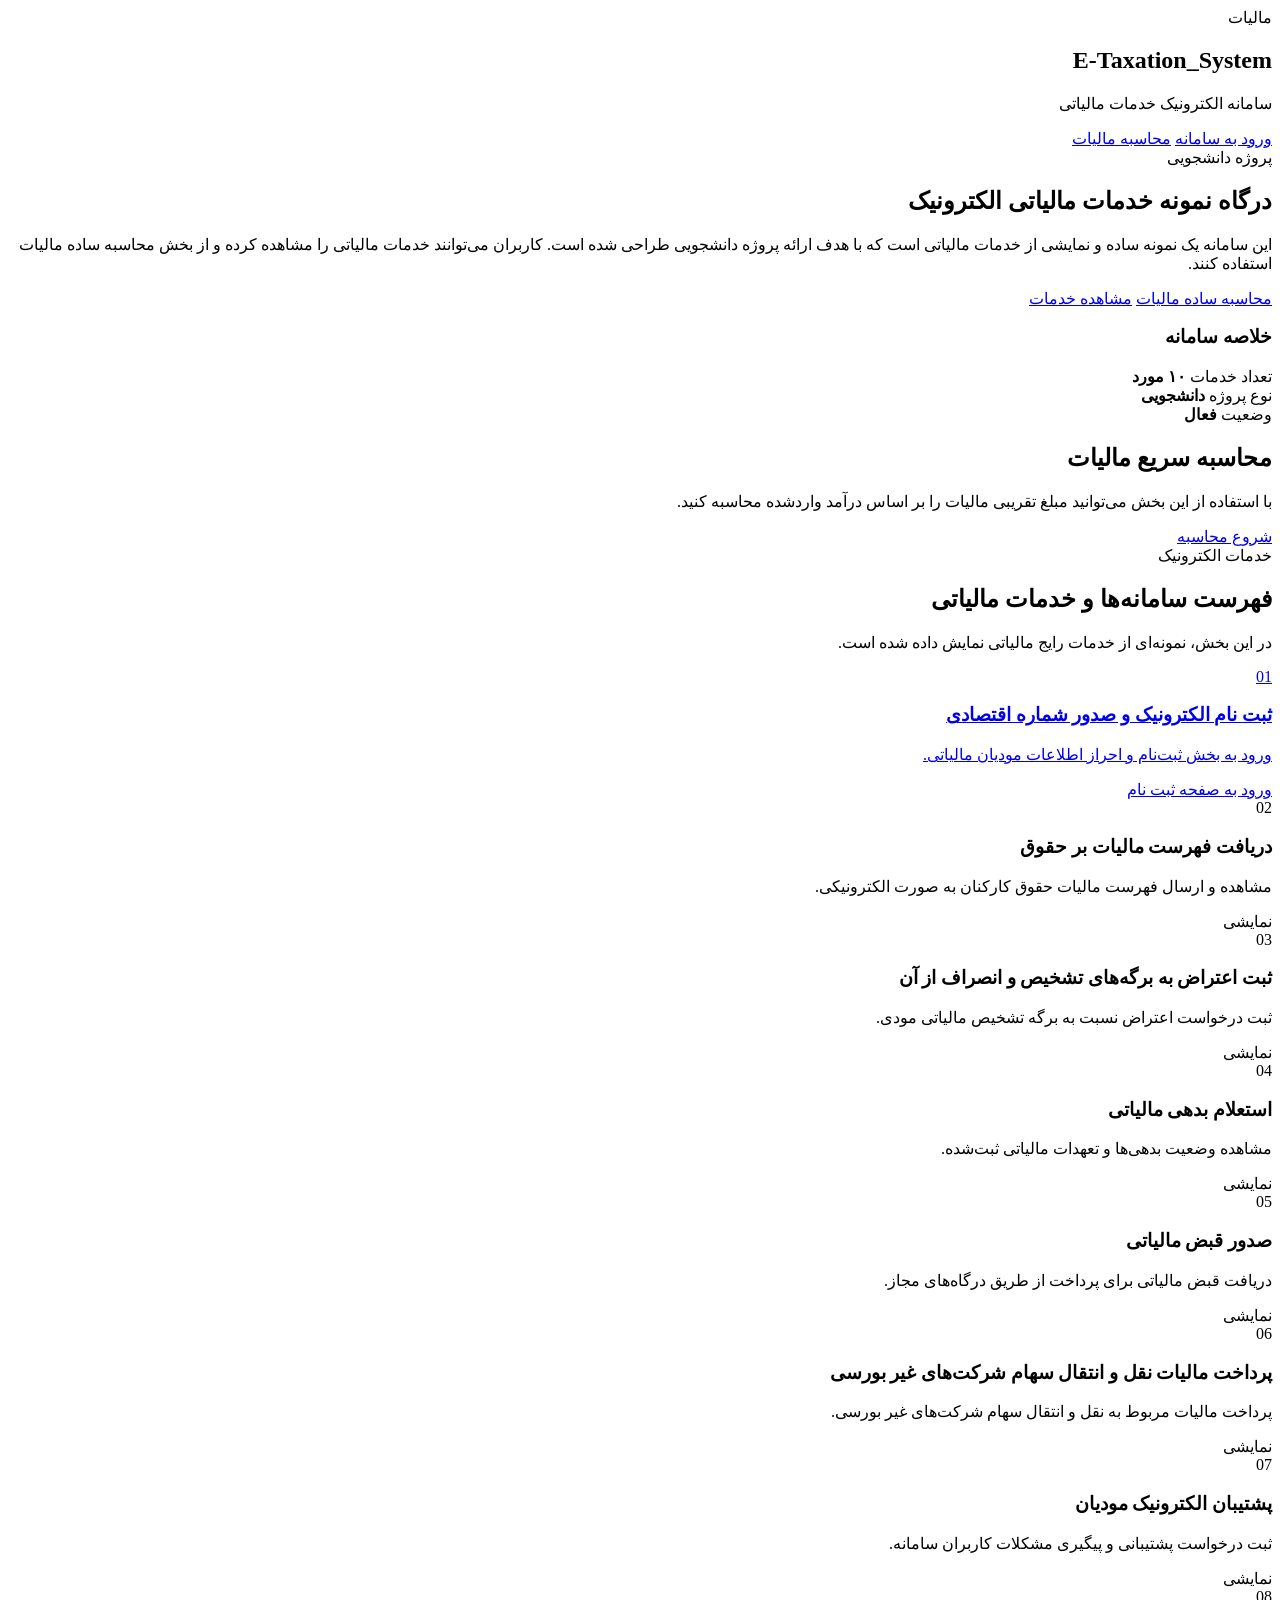
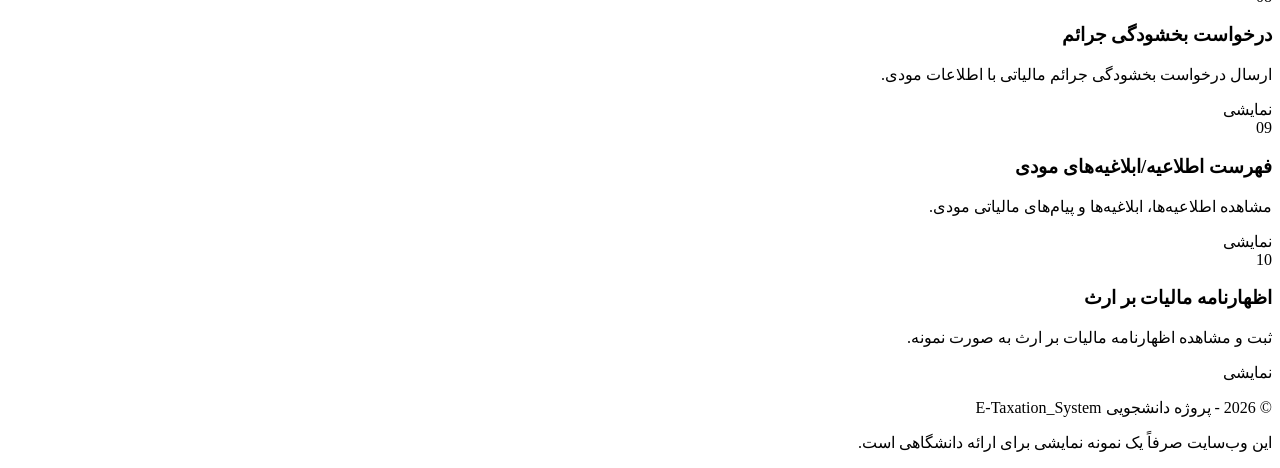
==== index.html @ 90a6a80f "Create index.html" ====
<!DOCTYPE html>
<html lang="fa" dir="rtl">
<head>
  <meta charset="UTF-8">
  <meta name="viewport" content="width=device-width, initial-scale=1.0">
  <title>E-Taxation_System | سامانه مالیاتی الکترونیک</title>
  <link rel="stylesheet" href="style.css">
</head>
<body>

  <header class="main-header">
    <nav class="navbar">
      <div class="brand">
        <div class="brand-icon">مالیات</div>
        <div>
          <h1>E-Taxation_System</h1>
          <p>سامانه الکترونیک خدمات مالیاتی</p>
        </div>
      </div>

      <div class="nav-actions">
        <a href="login.html" class="btn btn-outline">ورود به سامانه</a>
        <a href="calculator.html" class="btn btn-primary">محاسبه مالیات</a>
      </div>
    </nav>

    <section class="hero">
      <div class="hero-content">
        <span class="badge">پروژه دانشجویی</span>
        <h2>درگاه نمونه خدمات مالیاتی الکترونیک</h2>
        <p>
          این سامانه یک نمونه ساده و نمایشی از خدمات مالیاتی است که با هدف ارائه پروژه دانشجویی طراحی شده است.
          کاربران می‌توانند خدمات مالیاتی را مشاهده کرده و از بخش محاسبه ساده مالیات استفاده کنند.
        </p>

        <div class="hero-buttons">
          <a href="calculator.html" class="btn btn-primary btn-large">محاسبه ساده مالیات</a>
          <a href="#services" class="btn btn-light btn-large">مشاهده خدمات</a>
        </div>
      </div>

      <div class="hero-card">
        <h3>خلاصه سامانه</h3>

        <div class="stat-item">
          <span>تعداد خدمات</span>
          <strong>۱۰ مورد</strong>
        </div>

        <div class="stat-item">
          <span>نوع پروژه</span>
          <strong>دانشجویی</strong>
        </div>

        <div class="stat-item">
          <span>وضعیت</span>
          <strong class="status-active">فعال</strong>
        </div>
      </div>
    </section>
  </header>

  <main class="container">

    <section class="quick-tax-box">
      <div>
        <h2>محاسبه سریع مالیات</h2>
        <p>
          با استفاده از این بخش می‌توانید مبلغ تقریبی مالیات را بر اساس درآمد واردشده محاسبه کنید.
        </p>
      </div>

      <a href="calculator.html" class="btn btn-primary">شروع محاسبه</a>
    </section>

    <section id="services" class="section">
      <div class="section-title">
        <span>خدمات الکترونیک</span>
        <h2>فهرست سامانه‌ها و خدمات مالیاتی</h2>
        <p>در این بخش، نمونه‌ای از خدمات رایج مالیاتی نمایش داده شده است.</p>
      </div>

      <div class="services-grid">

        <a href="login.html" class="service-card active-card">
          <div class="service-icon">01</div>
          <h3>ثبت نام الکترونیک و صدور شماره اقتصادی</h3>
          <p>ورود به بخش ثبت‌نام و احراز اطلاعات مودیان مالیاتی.</p>
          <span class="service-link">ورود به صفحه ثبت نام</span>
        </a>

        <div class="service-card">
          <div class="service-icon">02</div>
          <h3>دریافت فهرست مالیات بر حقوق</h3>
          <p>مشاهده و ارسال فهرست مالیات حقوق کارکنان به صورت الکترونیکی.</p>
          <span class="disabled-link">نمایشی</span>
        </div>

        <div class="service-card">
          <div class="service-icon">03</div>
          <h3>ثبت اعتراض به برگه‌های تشخیص و انصراف از آن</h3>
          <p>ثبت درخواست اعتراض نسبت به برگه تشخیص مالیاتی مودی.</p>
          <span class="disabled-link">نمایشی</span>
        </div>

        <div class="service-card">
          <div class="service-icon">04</div>
          <h3>استعلام بدهی مالیاتی</h3>
          <p>مشاهده وضعیت بدهی‌ها و تعهدات مالیاتی ثبت‌شده.</p>
          <span class="disabled-link">نمایشی</span>
        </div>

        <div class="service-card">
          <div class="service-icon">05</div>
          <h3>صدور قبض مالیاتی</h3>
          <p>دریافت قبض مالیاتی برای پرداخت از طریق درگاه‌های مجاز.</p>
          <span class="disabled-link">نمایشی</span>
        </div>

        <div class="service-card">
          <div class="service-icon">06</div>
          <h3>پرداخت مالیات نقل و انتقال سهام شرکت‌های غیر بورسی</h3>
          <p>پرداخت مالیات مربوط به نقل و انتقال سهام شرکت‌های غیر بورسی.</p>
          <span class="disabled-link">نمایشی</span>
        </div>

        <div class="service-card">
          <div class="service-icon">07</div>
          <h3>پشتیبان الکترونیک مودیان</h3>
          <p>ثبت درخواست پشتیبانی و پیگیری مشکلات کاربران سامانه.</p>
          <span class="disabled-link">نمایشی</span>
        </div>

        <div class="service-card">
          <div class="service-icon">08</div>
          <h3>درخواست بخشودگی جرائم</h3>
          <p>ارسال درخواست بخشودگی جرائم مالیاتی با اطلاعات مودی.</p>
          <span class="disabled-link">نمایشی</span>
        </div>

        <div class="service-card">
          <div class="service-icon">09</div>
          <h3>فهرست اطلاعیه/ابلاغیه‌های مودی</h3>
          <p>مشاهده اطلاعیه‌ها، ابلاغیه‌ها و پیام‌های مالیاتی مودی.</p>
          <span class="disabled-link">نمایشی</span>
        </div>

        <div class="service-card">
          <div class="service-icon">10</div>
          <h3>اظهارنامه مالیات بر ارث</h3>
          <p>ثبت و مشاهده اظهارنامه مالیات بر ارث به صورت نمونه.</p>
          <span class="disabled-link">نمایشی</span>
        </div>

      </div>
    </section>

  </main>

  <footer class="footer">
    <p>© 2026 - پروژه دانشجویی E-Taxation_System</p>
    <p>این وب‌سایت صرفاً یک نمونه نمایشی برای ارائه دانشگاهی است.</p>
  </footer>

</body>
</html>
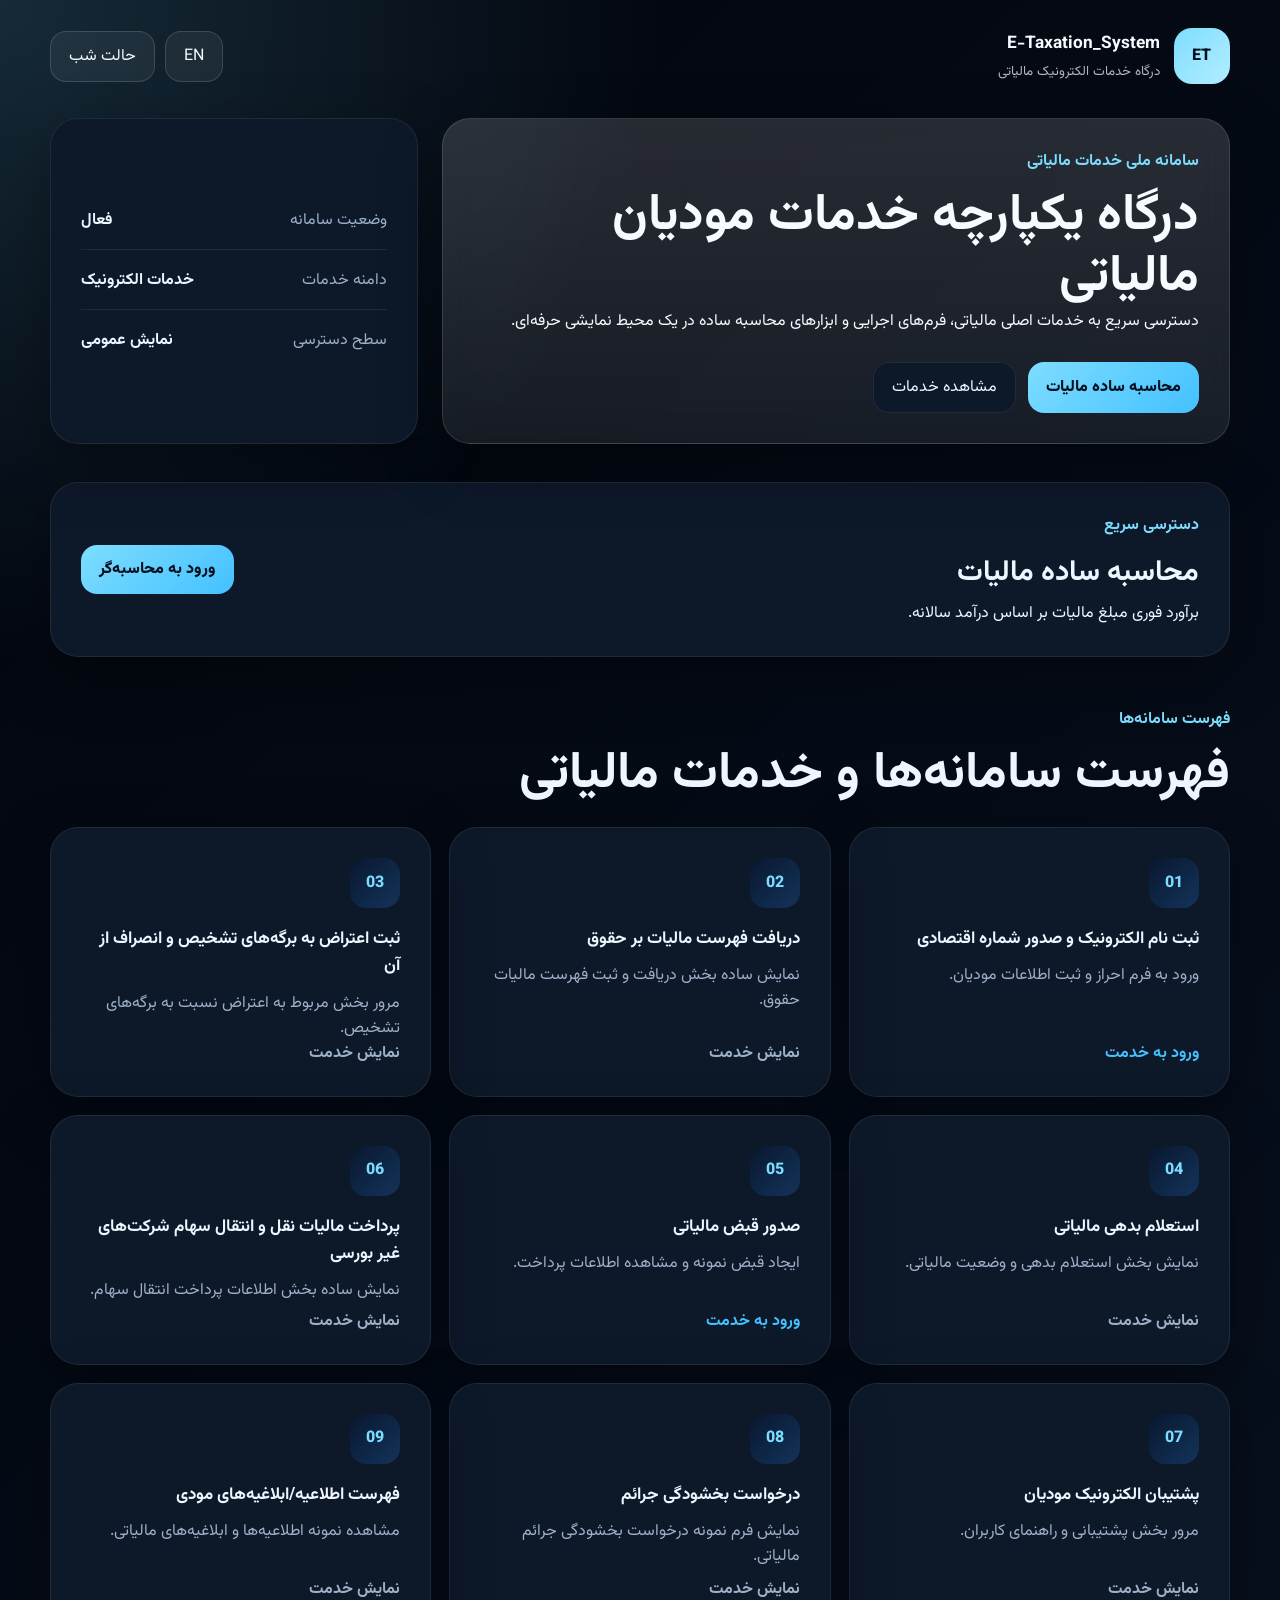
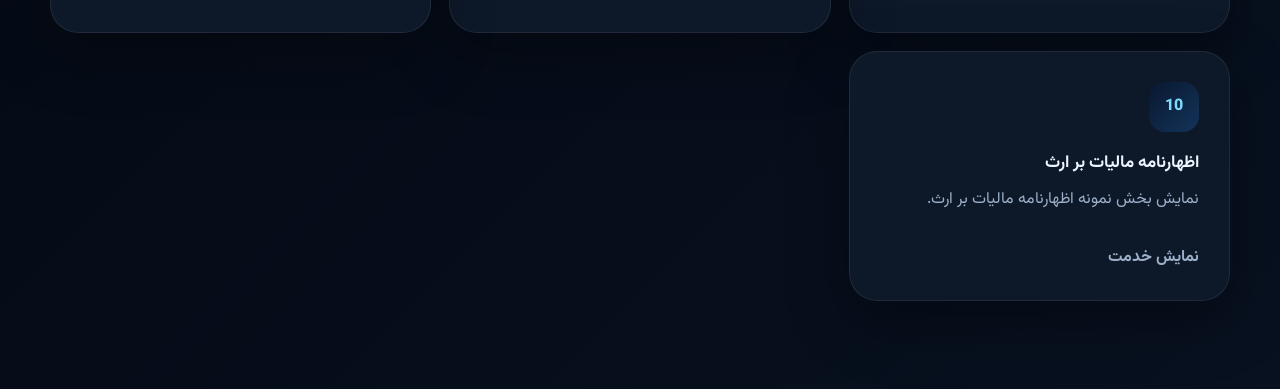
==== commit c4648396: "Add files via upload" ====
--- a/index.html
+++ b/index.html
@@ -3,164 +3,149 @@
 <head>
   <meta charset="UTF-8">
   <meta name="viewport" content="width=device-width, initial-scale=1.0">
-  <title>E-Taxation_System | سامانه مالیاتی الکترونیک</title>
+  <title>E-Taxation_System</title>
+  <link rel="preconnect" href="https://fonts.googleapis.com">
+  <link rel="preconnect" href="https://fonts.gstatic.com" crossorigin>
+  <link href="https://fonts.googleapis.com/css2?family=Vazirmatn:wght@300;400;500;600;700;800&family=Inter:wght@400;500;600;700;800&display=swap" rel="stylesheet">
   <link rel="stylesheet" href="style.css">
 </head>
 <body>
+  <div class="page-shell">
+    <header class="site-header">
+      <div class="container topbar">
+        <a href="index.html" class="brand" aria-label="E-Taxation_System Home">
+          <span class="brand-mark">ET</span>
+          <span class="brand-text">
+            <strong>E-Taxation_System</strong>
+            <small data-i18n="brandSubtitle">Electronic Tax Services Portal</small>
+          </span>
+        </a>
 
-  <header class="main-header">
-    <nav class="navbar">
-      <div class="brand">
-        <div class="brand-icon">مالیات</div>
-        <div>
-          <h1>E-Taxation_System</h1>
-          <p>سامانه الکترونیک خدمات مالیاتی</p>
+        <div class="header-actions">
+          <button class="ghost-btn" id="langToggle" type="button">EN</button>
+          <button class="ghost-btn" id="themeToggle" type="button" data-i18n="themeButton">Night Mode</button>
         </div>
       </div>
 
-      <div class="nav-actions">
-        <a href="login.html" class="btn btn-outline">ورود به سامانه</a>
-        <a href="calculator.html" class="btn btn-primary">محاسبه مالیات</a>
+      <div class="container hero-grid">
+        <section class="hero-copy card glass-card">
+          <span class="eyebrow" data-i18n="eyebrow">National Electronic Tax Platform</span>
+          <h1 data-i18n="heroTitle">Integrated Taxpayer Service Gateway</h1>
+          <p data-i18n="heroText">Secure access to core tax services, operational forms and simplified calculation tools in a professional demonstration environment.</p>
+          <div class="hero-cta">
+            <a class="primary-btn" href="calculator.html" data-i18n="heroCalc">Simple Tax Calculator</a>
+            <a class="secondary-btn" href="#services" data-i18n="heroServices">View Tax Services</a>
+          </div>
+        </section>
+
+        <aside class="hero-panel card">
+          <div class="panel-row">
+            <span data-i18n="panel1">Service Status</span>
+            <strong data-i18n="panel1Value">Active</strong>
+          </div>
+          <div class="panel-row">
+            <span data-i18n="panel2">Portal Scope</span>
+            <strong data-i18n="panel2Value">Electronic Services</strong>
+          </div>
+          <div class="panel-row no-border">
+            <span data-i18n="panel3">Access Level</span>
+            <strong data-i18n="panel3Value">Public Demo</strong>
+          </div>
+        </aside>
       </div>
-    </nav>
+    </header>
 
-    <section class="hero">
-      <div class="hero-content">
-        <span class="badge">پروژه دانشجویی</span>
-        <h2>درگاه نمونه خدمات مالیاتی الکترونیک</h2>
-        <p>
-          این سامانه یک نمونه ساده و نمایشی از خدمات مالیاتی است که با هدف ارائه پروژه دانشجویی طراحی شده است.
-          کاربران می‌توانند خدمات مالیاتی را مشاهده کرده و از بخش محاسبه ساده مالیات استفاده کنند.
-        </p>
+    <main class="container main-content">
+      <section class="feature-strip card">
+        <div>
+          <span class="strip-label" data-i18n="stripLabel">Quick Access</span>
+          <h2 data-i18n="stripTitle">Simple Tax Calculation</h2>
+          <p data-i18n="stripText">Estimate your payable tax amount instantly based on annual income.</p>
+        </div>
+        <a class="primary-btn" href="calculator.html" data-i18n="stripButton">Open Calculator</a>
+      </section>
 
-        <div class="hero-buttons">
-          <a href="calculator.html" class="btn btn-primary btn-large">محاسبه ساده مالیات</a>
-          <a href="#services" class="btn btn-light btn-large">مشاهده خدمات</a>
-        </div>
-      </div>
-
-      <div class="hero-card">
-        <h3>خلاصه سامانه</h3>
-
-        <div class="stat-item">
-          <span>تعداد خدمات</span>
-          <strong>۱۰ مورد</strong>
+      <section class="services-section" id="services">
+        <div class="section-heading">
+          <span data-i18n="servicesEyebrow">Tax Systems Directory</span>
+          <h2 data-i18n="servicesTitle">Tax Systems and Electronic Services</h2>
         </div>
 
-        <div class="stat-item">
-          <span>نوع پروژه</span>
-          <strong>دانشجویی</strong>
+        <div class="services-grid">
+          <a class="service-card card interactive" href="login.html">
+            <span class="service-index">01</span>
+            <h3 data-i18n="service1Title">Electronic Registration and Economic Number Issuance</h3>
+            <p data-i18n="service1Text">Access secure taxpayer registration and sign-in form.</p>
+            <span class="service-link" data-i18n="serviceEnter">Enter Service</span>
+          </a>
+
+          <a class="service-card card" href="#">
+            <span class="service-index">02</span>
+            <h3 data-i18n="service2Title">Payroll Tax List Submission</h3>
+            <p data-i18n="service2Text">Review and submit payroll tax records in a simplified view.</p>
+            <span class="service-link muted" data-i18n="servicePreview">Preview Service</span>
+          </a>
+
+          <a class="service-card card" href="#">
+            <span class="service-index">03</span>
+            <h3 data-i18n="service3Title">Objection to Assessment Notices and Withdrawal</h3>
+            <p data-i18n="service3Text">View the objection submission section for tax assessment notices.</p>
+            <span class="service-link muted" data-i18n="servicePreview">Preview Service</span>
+          </a>
+
+          <a class="service-card card" href="#">
+            <span class="service-index">04</span>
+            <h3 data-i18n="service4Title">Tax Debt Inquiry</h3>
+            <p data-i18n="service4Text">Check taxpayer debt inquiry service interface.</p>
+            <span class="service-link muted" data-i18n="servicePreview">Preview Service</span>
+          </a>
+
+          <a class="service-card card interactive" href="receipt.html">
+            <span class="service-index">05</span>
+            <h3 data-i18n="service5Title">Tax Bill Issuance</h3>
+            <p data-i18n="service5Text">Generate a simple tax bill and review issued payment details.</p>
+            <span class="service-link" data-i18n="serviceEnter">Enter Service</span>
+          </a>
+
+          <a class="service-card card" href="#">
+            <span class="service-index">06</span>
+            <h3 data-i18n="service6Title">Transfer Tax for Non-Listed Company Shares</h3>
+            <p data-i18n="service6Text">Open the share transfer tax payment information view.</p>
+            <span class="service-link muted" data-i18n="servicePreview">Preview Service</span>
+          </a>
+
+          <a class="service-card card" href="#">
+            <span class="service-index">07</span>
+            <h3 data-i18n="service7Title">Electronic Taxpayer Support</h3>
+            <p data-i18n="service7Text">Browse the support request and user assistance section.</p>
+            <span class="service-link muted" data-i18n="servicePreview">Preview Service</span>
+          </a>
+
+          <a class="service-card card" href="#">
+            <span class="service-index">08</span>
+            <h3 data-i18n="service8Title">Penalty Relief Request</h3>
+            <p data-i18n="service8Text">Open the relief request form overview for tax penalties.</p>
+            <span class="service-link muted" data-i18n="servicePreview">Preview Service</span>
+          </a>
+
+          <a class="service-card card" href="#">
+            <span class="service-index">09</span>
+            <h3 data-i18n="service9Title">Taxpayer Notices and Notifications</h3>
+            <p data-i18n="service9Text">Review a sample list of taxpayer announcements and notices.</p>
+            <span class="service-link muted" data-i18n="servicePreview">Preview Service</span>
+          </a>
+
+          <a class="service-card card" href="#">
+            <span class="service-index">10</span>
+            <h3 data-i18n="service10Title">Inheritance Tax Return</h3>
+            <p data-i18n="service10Text">Access the inheritance tax return service preview page.</p>
+            <span class="service-link muted" data-i18n="servicePreview">Preview Service</span>
+          </a>
         </div>
+      </section>
+    </main>
+  </div>
 
-        <div class="stat-item">
-          <span>وضعیت</span>
-          <strong class="status-active">فعال</strong>
-        </div>
-      </div>
-    </section>
-  </header>
-
-  <main class="container">
-
-    <section class="quick-tax-box">
-      <div>
-        <h2>محاسبه سریع مالیات</h2>
-        <p>
-          با استفاده از این بخش می‌توانید مبلغ تقریبی مالیات را بر اساس درآمد واردشده محاسبه کنید.
-        </p>
-      </div>
-
-      <a href="calculator.html" class="btn btn-primary">شروع محاسبه</a>
-    </section>
-
-    <section id="services" class="section">
-      <div class="section-title">
-        <span>خدمات الکترونیک</span>
-        <h2>فهرست سامانه‌ها و خدمات مالیاتی</h2>
-        <p>در این بخش، نمونه‌ای از خدمات رایج مالیاتی نمایش داده شده است.</p>
-      </div>
-
-      <div class="services-grid">
-
-        <a href="login.html" class="service-card active-card">
-          <div class="service-icon">01</div>
-          <h3>ثبت نام الکترونیک و صدور شماره اقتصادی</h3>
-          <p>ورود به بخش ثبت‌نام و احراز اطلاعات مودیان مالیاتی.</p>
-          <span class="service-link">ورود به صفحه ثبت نام</span>
-        </a>
-
-        <div class="service-card">
-          <div class="service-icon">02</div>
-          <h3>دریافت فهرست مالیات بر حقوق</h3>
-          <p>مشاهده و ارسال فهرست مالیات حقوق کارکنان به صورت الکترونیکی.</p>
-          <span class="disabled-link">نمایشی</span>
-        </div>
-
-        <div class="service-card">
-          <div class="service-icon">03</div>
-          <h3>ثبت اعتراض به برگه‌های تشخیص و انصراف از آن</h3>
-          <p>ثبت درخواست اعتراض نسبت به برگه تشخیص مالیاتی مودی.</p>
-          <span class="disabled-link">نمایشی</span>
-        </div>
-
-        <div class="service-card">
-          <div class="service-icon">04</div>
-          <h3>استعلام بدهی مالیاتی</h3>
-          <p>مشاهده وضعیت بدهی‌ها و تعهدات مالیاتی ثبت‌شده.</p>
-          <span class="disabled-link">نمایشی</span>
-        </div>
-
-        <div class="service-card">
-          <div class="service-icon">05</div>
-          <h3>صدور قبض مالیاتی</h3>
-          <p>دریافت قبض مالیاتی برای پرداخت از طریق درگاه‌های مجاز.</p>
-          <span class="disabled-link">نمایشی</span>
-        </div>
-
-        <div class="service-card">
-          <div class="service-icon">06</div>
-          <h3>پرداخت مالیات نقل و انتقال سهام شرکت‌های غیر بورسی</h3>
-          <p>پرداخت مالیات مربوط به نقل و انتقال سهام شرکت‌های غیر بورسی.</p>
-          <span class="disabled-link">نمایشی</span>
-        </div>
-
-        <div class="service-card">
-          <div class="service-icon">07</div>
-          <h3>پشتیبان الکترونیک مودیان</h3>
-          <p>ثبت درخواست پشتیبانی و پیگیری مشکلات کاربران سامانه.</p>
-          <span class="disabled-link">نمایشی</span>
-        </div>
-
-        <div class="service-card">
-          <div class="service-icon">08</div>
-          <h3>درخواست بخشودگی جرائم</h3>
-          <p>ارسال درخواست بخشودگی جرائم مالیاتی با اطلاعات مودی.</p>
-          <span class="disabled-link">نمایشی</span>
-        </div>
-
-        <div class="service-card">
-          <div class="service-icon">09</div>
-          <h3>فهرست اطلاعیه/ابلاغیه‌های مودی</h3>
-          <p>مشاهده اطلاعیه‌ها، ابلاغیه‌ها و پیام‌های مالیاتی مودی.</p>
-          <span class="disabled-link">نمایشی</span>
-        </div>
-
-        <div class="service-card">
-          <div class="service-icon">10</div>
-          <h3>اظهارنامه مالیات بر ارث</h3>
-          <p>ثبت و مشاهده اظهارنامه مالیات بر ارث به صورت نمونه.</p>
-          <span class="disabled-link">نمایشی</span>
-        </div>
-
-      </div>
-    </section>
-
-  </main>
-
-  <footer class="footer">
-    <p>© 2026 - پروژه دانشجویی E-Taxation_System</p>
-    <p>این وب‌سایت صرفاً یک نمونه نمایشی برای ارائه دانشگاهی است.</p>
-  </footer>
-
+  <script src="script.js"></script>
 </body>
 </html>
--- a/style.css
+++ b/style.css
@@ -0,0 +1,450 @@
+:root {
+  --bg: #07111f;
+  --bg-soft: #0d1a2d;
+  --surface: #ffffff;
+  --surface-alt: #f4f8fc;
+  --text: #102033;
+  --muted: #617187;
+  --line: rgba(15, 32, 54, 0.08);
+  --primary: #6fd3ff;
+  --primary-strong: #2ea8e6;
+  --accent: #0a1730;
+  --shadow: 0 18px 55px rgba(0, 10, 30, 0.12);
+}
+
+body.dark {
+  --bg: #02050c;
+  --bg-soft: #081120;
+  --surface: #0d1829;
+  --surface-alt: #101f34;
+  --text: #eef6ff;
+  --muted: #9db0c8;
+  --line: rgba(255, 255, 255, 0.08);
+  --primary: #7dddff;
+  --primary-strong: #44c1ff;
+  --accent: #eaf4ff;
+  --shadow: 0 20px 60px rgba(0, 0, 0, 0.35);
+}
+
+* {
+  box-sizing: border-box;
+  margin: 0;
+  padding: 0;
+}
+
+html {
+  scroll-behavior: smooth;
+}
+
+body {
+  font-family: "Vazirmatn", "Inter", sans-serif;
+  background:
+    radial-gradient(circle at top left, rgba(111, 211, 255, 0.18), transparent 28%),
+    linear-gradient(135deg, var(--bg), var(--bg-soft));
+  color: var(--text);
+  min-height: 100vh;
+}
+
+body.en {
+  font-family: "Inter", "Vazirmatn", sans-serif;
+}
+
+a {
+  color: inherit;
+  text-decoration: none;
+}
+
+button,
+input {
+  font: inherit;
+}
+
+.page-shell,
+.inner-page {
+  min-height: 100vh;
+}
+
+.container {
+  width: min(1180px, calc(100% - 32px));
+  margin: 0 auto;
+}
+
+.card {
+  background: var(--surface);
+  border: 1px solid var(--line);
+  border-radius: 28px;
+  box-shadow: var(--shadow);
+}
+
+.glass-card {
+  background: linear-gradient(180deg, rgba(255,255,255,0.14), rgba(255,255,255,0.08));
+  border-color: rgba(255,255,255,0.12);
+  backdrop-filter: blur(16px);
+  color: #f5fbff;
+}
+
+.site-header {
+  padding: 28px 0 76px;
+}
+
+.topbar,
+.page-top {
+  display: flex;
+  align-items: center;
+  justify-content: space-between;
+  gap: 16px;
+}
+
+.brand {
+  display: flex;
+  align-items: center;
+  gap: 14px;
+}
+
+.brand-mark {
+  width: 56px;
+  height: 56px;
+  border-radius: 18px;
+  display: grid;
+  place-items: center;
+  background: linear-gradient(135deg, var(--primary), #b4eeff);
+  color: #031120;
+  font-weight: 800;
+  letter-spacing: 0.04em;
+}
+
+.brand-text {
+  display: flex;
+  flex-direction: column;
+  gap: 4px;
+}
+
+.brand-text strong {
+  color: #f7fbff;
+  font-size: 1.08rem;
+}
+
+.brand-text small {
+  color: rgba(247, 251, 255, 0.72);
+}
+
+.header-actions,
+.inner-actions {
+  display: flex;
+  align-items: center;
+  gap: 10px;
+}
+
+.ghost-btn,
+.back-anchor,
+.secondary-btn,
+.primary-btn {
+  border-radius: 16px;
+  padding: 12px 18px;
+  transition: 0.2s ease;
+}
+
+.ghost-btn {
+  border: 1px solid rgba(255,255,255,0.14);
+  background: rgba(255,255,255,0.06);
+  color: #f5fbff;
+  cursor: pointer;
+}
+
+.ghost-btn:hover,
+.secondary-btn:hover,
+.primary-btn:hover,
+.back-anchor:hover {
+  transform: translateY(-1px);
+}
+
+.hero-grid {
+  margin-top: 34px;
+  display: grid;
+  grid-template-columns: minmax(0, 1.5fr) minmax(280px, 0.7fr);
+  gap: 24px;
+  align-items: stretch;
+}
+
+.hero-copy,
+.hero-panel,
+.feature-strip,
+.service-card,
+.auth-card,
+.wide-card {
+  padding: 30px;
+}
+
+.eyebrow,
+.strip-label,
+.section-heading span {
+  display: inline-block;
+  color: var(--primary);
+  font-weight: 700;
+  margin-bottom: 12px;
+}
+
+.hero-copy h1,
+.section-heading h2,
+.auth-card h1,
+.wide-card h1 {
+  font-size: clamp(2rem, 4vw, 3.4rem);
+  line-height: 1.2;
+}
+
+.hero-copy p,
+.page-text,
+.strip-text,
+.section-heading p,
+.service-card p,
+.rules-box ul {
+  color: var(--muted);
+}
+
+.glass-card p,
+.glass-card h1 {
+  color: #f5fbff;
+}
+
+.hero-cta {
+  display: flex;
+  gap: 12px;
+  flex-wrap: wrap;
+  margin-top: 28px;
+}
+
+.primary-btn {
+  background: linear-gradient(135deg, var(--primary), var(--primary-strong));
+  color: #04101f;
+  font-weight: 800;
+  display: inline-flex;
+  align-items: center;
+  justify-content: center;
+  border: 0;
+  cursor: pointer;
+}
+
+.secondary-btn,
+.back-anchor {
+  border: 1px solid var(--line);
+  background: var(--surface);
+  color: var(--text);
+}
+
+.hero-panel {
+  display: flex;
+  flex-direction: column;
+  justify-content: center;
+  gap: 18px;
+}
+
+.panel-row,
+.result-row {
+  display: flex;
+  align-items: center;
+  justify-content: space-between;
+  gap: 12px;
+  padding-bottom: 16px;
+  border-bottom: 1px solid var(--line);
+}
+
+.no-border {
+  border-bottom: 0;
+  padding-bottom: 0;
+}
+
+.panel-row span {
+  color: var(--muted);
+}
+
+.main-content {
+  margin-top: -38px;
+  padding-bottom: 48px;
+}
+
+.feature-strip {
+  display: flex;
+  align-items: center;
+  justify-content: space-between;
+  gap: 18px;
+  margin-bottom: 32px;
+}
+
+.feature-strip h2 {
+  font-size: 1.8rem;
+  margin-bottom: 6px;
+}
+
+.services-section {
+  padding: 18px 0 40px;
+}
+
+.section-heading {
+  margin-bottom: 22px;
+}
+
+.services-grid {
+  display: grid;
+  grid-template-columns: repeat(3, minmax(0, 1fr));
+  gap: 18px;
+}
+
+.service-card {
+  display: flex;
+  flex-direction: column;
+  min-height: 250px;
+}
+
+.service-card h3 {
+  font-size: 1.06rem;
+  line-height: 1.6;
+  margin-bottom: 10px;
+}
+
+.service-index {
+  display: inline-grid;
+  place-items: center;
+  width: 50px;
+  height: 50px;
+  border-radius: 16px;
+  background: linear-gradient(135deg, #09172f, #13345a);
+  color: var(--primary);
+  font-weight: 800;
+  margin-bottom: 18px;
+}
+
+.service-link {
+  margin-top: auto;
+  color: var(--primary-strong);
+  font-weight: 700;
+}
+
+.muted {
+  color: var(--muted);
+}
+
+.interactive:hover,
+.service-card:hover {
+  box-shadow: 0 20px 50px rgba(0, 10, 30, 0.14);
+}
+
+.inner-layout {
+  padding: 28px 0 48px;
+}
+
+.auth-layout {
+  max-width: 860px;
+}
+
+.split-grid {
+  display: grid;
+  grid-template-columns: repeat(2, minmax(0, 1fr));
+  gap: 22px;
+  margin-top: 22px;
+}
+
+.single-center {
+  grid-template-columns: minmax(0, 760px);
+  justify-content: center;
+}
+
+.form-grid {
+  display: grid;
+  gap: 18px;
+  margin-top: 24px;
+}
+
+.field {
+  display: grid;
+  gap: 8px;
+}
+
+.field label {
+  font-weight: 700;
+}
+
+.field input {
+  width: 100%;
+  background: var(--surface-alt);
+  color: var(--text);
+  border: 1px solid var(--line);
+  border-radius: 16px;
+  padding: 14px 16px;
+  outline: none;
+}
+
+.field input:focus {
+  border-color: var(--primary-strong);
+  box-shadow: 0 0 0 4px rgba(111, 211, 255, 0.15);
+}
+
+.full-btn {
+  width: 100%;
+}
+
+.rules-box,
+.result-box {
+  margin-top: 24px;
+  background: var(--surface-alt);
+  border: 1px solid var(--line);
+  border-radius: 22px;
+  padding: 22px;
+}
+
+.rules-box h3 {
+  margin-bottom: 12px;
+}
+
+.rules-box ul {
+  padding-inline-start: 18px;
+  line-height: 1.9;
+}
+
+.hidden {
+  display: none;
+}
+
+@media (max-width: 980px) {
+  .hero-grid,
+  .split-grid,
+  .services-grid {
+    grid-template-columns: 1fr 1fr;
+  }
+
+  .hero-grid {
+    grid-template-columns: 1fr;
+  }
+
+  .single-center,
+  .auth-layout {
+    max-width: none;
+  }
+}
+
+@media (max-width: 720px) {
+  .topbar,
+  .page-top,
+  .feature-strip,
+  .hero-cta {
+    flex-direction: column;
+    align-items: stretch;
+  }
+
+  .services-grid,
+  .split-grid {
+    grid-template-columns: 1fr;
+  }
+
+  .brand {
+    align-items: flex-start;
+  }
+
+  .hero-copy,
+  .hero-panel,
+  .feature-strip,
+  .service-card,
+  .auth-card,
+  .wide-card {
+    padding: 24px;
+  }
+}
